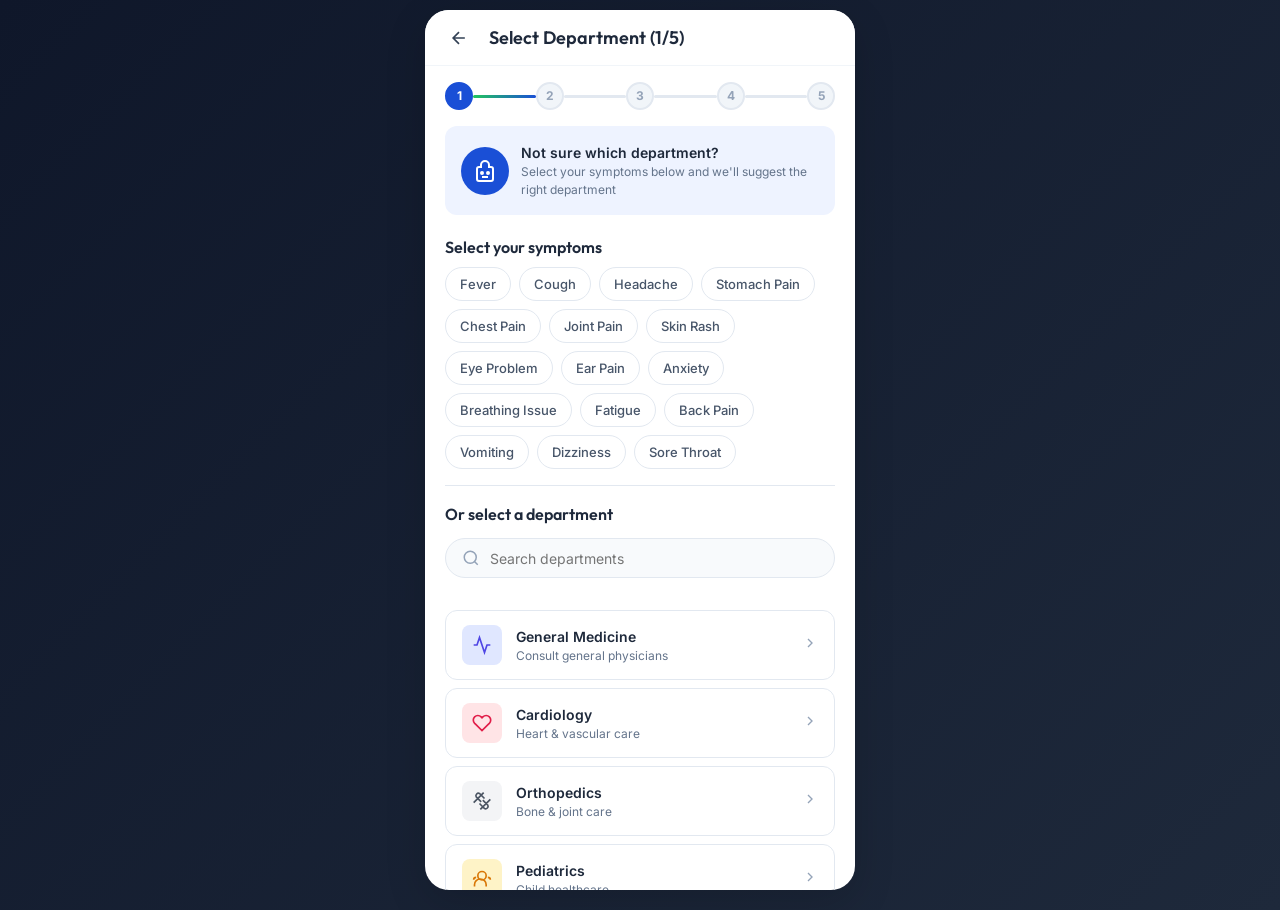
==== book-appointment.html @ b3d1296a "first commit" ====
<!DOCTYPE html>
<html lang="en">
<head>
  <meta charset="UTF-8">
  <meta name="viewport" content="width=device-width, initial-scale=1.0, maximum-scale=1.0, user-scalable=no">
  <meta name="description" content="Book an appointment at government hospitals. AI-powered symptom checker suggests the right department.">
  <title>SGHMS — Book Appointment</title>
  <link rel="stylesheet" href="index.css">
</head>
<body>
<div id="app">
  <div class="top-bar" id="topbar">
    <a href="dashboard.html" class="back-btn" id="back-btn">
      <svg width="20" height="20" fill="none" stroke="currentColor" stroke-width="2" viewBox="0 0 24 24"><path d="M19 12H5m7-7l-7 7 7 7"/></svg>
    </a>
    <span class="title" id="step-title">Book Appointment</span>
  </div>

  <!-- Progress -->
  <div class="progress-steps" id="progress-bar">
    <div class="progress-step active" id="ps1">1</div>
    <div class="progress-line" id="pl1"></div>
    <div class="progress-step" id="ps2">2</div>
    <div class="progress-line" id="pl2"></div>
    <div class="progress-step" id="ps3">3</div>
    <div class="progress-line" id="pl3"></div>
    <div class="progress-step" id="ps4">4</div>
    <div class="progress-line" id="pl4"></div>
    <div class="progress-step" id="ps5">5</div>
  </div>

  <!-- ======== STEP 1: Symptom Checker + Department Selection ======== -->
  <div class="booking-step active" id="step-1">
    <div class="screen-content">
      <!-- Symptom Checker Section -->
      <div class="px-20 mb-16">
        <div class="symptom-bot">
          <div class="symptom-bot-icon">
            <svg width="24" height="24" fill="none" stroke="currentColor" stroke-width="2" viewBox="0 0 24 24"><path d="M12 2a4 4 0 014 4v2h2a2 2 0 012 2v10a2 2 0 01-2 2H6a2 2 0 01-2-2V10a2 2 0 012-2h2V6a4 4 0 014-4z"/><circle cx="9" cy="14" r="1" fill="white"/><circle cx="15" cy="14" r="1" fill="white"/><path d="M9 18h6"/></svg>
          </div>
          <div class="symptom-bot-text">
            <h4>Not sure which department?</h4>
            <p>Select your symptoms below and we'll suggest the right department</p>
          </div>
        </div>

        <h4 class="section-title mb-8">Select your symptoms</h4>
        <div class="symptom-chips" id="symptom-chips">
          <button class="symptom-chip" data-symptom="fever" onclick="toggleSymptom(this)">Fever</button>
          <button class="symptom-chip" data-symptom="cough" onclick="toggleSymptom(this)">Cough</button>
          <button class="symptom-chip" data-symptom="headache" onclick="toggleSymptom(this)">Headache</button>
          <button class="symptom-chip" data-symptom="stomach" onclick="toggleSymptom(this)">Stomach Pain</button>
          <button class="symptom-chip" data-symptom="chest" onclick="toggleSymptom(this)">Chest Pain</button>
          <button class="symptom-chip" data-symptom="joint" onclick="toggleSymptom(this)">Joint Pain</button>
          <button class="symptom-chip" data-symptom="skin" onclick="toggleSymptom(this)">Skin Rash</button>
          <button class="symptom-chip" data-symptom="eye" onclick="toggleSymptom(this)">Eye Problem</button>
          <button class="symptom-chip" data-symptom="ear" onclick="toggleSymptom(this)">Ear Pain</button>
          <button class="symptom-chip" data-symptom="anxiety" onclick="toggleSymptom(this)">Anxiety</button>
          <button class="symptom-chip" data-symptom="breathing" onclick="toggleSymptom(this)">Breathing Issue</button>
          <button class="symptom-chip" data-symptom="fatigue" onclick="toggleSymptom(this)">Fatigue</button>
          <button class="symptom-chip" data-symptom="backpain" onclick="toggleSymptom(this)">Back Pain</button>
          <button class="symptom-chip" data-symptom="vomiting" onclick="toggleSymptom(this)">Vomiting</button>
          <button class="symptom-chip" data-symptom="dizziness" onclick="toggleSymptom(this)">Dizziness</button>
          <button class="symptom-chip" data-symptom="throat" onclick="toggleSymptom(this)">Sore Throat</button>
        </div>

        <!-- AI Suggestion Area -->
        <div id="symptom-suggestion" class="symptom-suggestion" style="display:none">
          <h4>✨ Recommended Departments</h4>
          <div id="suggested-depts"></div>
        </div>
      </div>

      <div class="divider" style="margin:0 20px"></div>

      <!-- Department List -->
      <div class="px-20 py-16">
        <h3 class="section-title">Or select a department</h3>
        <div class="search-bar mb-16">
          <svg width="18" height="18" fill="none" stroke="currentColor" stroke-width="2" viewBox="0 0 24 24"><circle cx="11" cy="11" r="8"/><path d="M21 21l-4.35-4.35"/></svg>
          <input type="text" placeholder="Search departments" id="dept-search" oninput="filterDepts()">
        </div>
      </div>
      <div class="dept-list" id="dept-list">
        <div class="dept-item stagger-item" data-dept="General Medicine" onclick="selectDept('General Medicine')">
          <div class="dept-icon" style="background:#e0e7ff;color:#4f46e5"><svg width="20" height="20" fill="none" stroke="currentColor" stroke-width="2" viewBox="0 0 24 24"><path d="M22 12h-4l-3 9L9 3l-3 9H2"/></svg></div>
          <div class="dept-info"><h4>General Medicine</h4><p>Consult general physicians</p></div>
          <div class="dept-arrow"><svg width="16" height="16" fill="none" stroke="currentColor" stroke-width="2" viewBox="0 0 24 24"><path d="M9 18l6-6-6-6"/></svg></div>
        </div>
        <div class="dept-item stagger-item" data-dept="Cardiology" onclick="selectDept('Cardiology')">
          <div class="dept-icon" style="background:#ffe4e6;color:#e11d48"><svg width="20" height="20" fill="none" stroke="currentColor" stroke-width="2" viewBox="0 0 24 24"><path d="M20.84 4.61a5.5 5.5 0 00-7.78 0L12 5.67l-1.06-1.06a5.5 5.5 0 00-7.78 7.78l1.06 1.06L12 21.23l7.78-7.78 1.06-1.06a5.5 5.5 0 000-7.78z"/></svg></div>
          <div class="dept-info"><h4>Cardiology</h4><p>Heart & vascular care</p></div>
          <div class="dept-arrow"><svg width="16" height="16" fill="none" stroke="currentColor" stroke-width="2" viewBox="0 0 24 24"><path d="M9 18l6-6-6-6"/></svg></div>
        </div>
        <div class="dept-item stagger-item" data-dept="Orthopedics" onclick="selectDept('Orthopedics')">
          <div class="dept-icon" style="background:#f3f4f6;color:#4b5563"><svg width="20" height="20" fill="none" stroke="currentColor" stroke-width="2" viewBox="0 0 24 24"><path d="M14 2L2 14M22 10L10 22M15 9l-6-6a3 3 0 00-4 4l6 6M9 15l6 6a3 3 0 004-4l-6-6"/></svg></div>
          <div class="dept-info"><h4>Orthopedics</h4><p>Bone & joint care</p></div>
          <div class="dept-arrow"><svg width="16" height="16" fill="none" stroke="currentColor" stroke-width="2" viewBox="0 0 24 24"><path d="M9 18l6-6-6-6"/></svg></div>
        </div>
        <div class="dept-item stagger-item" data-dept="Pediatrics" onclick="selectDept('Pediatrics')">
          <div class="dept-icon" style="background:#fef3c7;color:#d97706"><svg width="20" height="20" fill="none" stroke="currentColor" stroke-width="2" viewBox="0 0 24 24"><circle cx="12" cy="8" r="5"/><path d="M3 21v-2a7 7 0 0114 0v2M19 10a3 3 0 013 3M2 13a3 3 0 013-3"/></svg></div>
          <div class="dept-info"><h4>Pediatrics</h4><p>Child healthcare</p></div>
          <div class="dept-arrow"><svg width="16" height="16" fill="none" stroke="currentColor" stroke-width="2" viewBox="0 0 24 24"><path d="M9 18l6-6-6-6"/></svg></div>
        </div>
        <div class="dept-item stagger-item" data-dept="Gynecology" onclick="selectDept('Gynecology')">
          <div class="dept-icon" style="background:#fce7f3;color:#db2777"><svg width="20" height="20" fill="none" stroke="currentColor" stroke-width="2" viewBox="0 0 24 24"><circle cx="12" cy="10" r="6"/><path d="M12 16v6M9 19h6"/></svg></div>
          <div class="dept-info"><h4>Gynecology</h4><p>Women's health</p></div>
          <div class="dept-arrow"><svg width="16" height="16" fill="none" stroke="currentColor" stroke-width="2" viewBox="0 0 24 24"><path d="M9 18l6-6-6-6"/></svg></div>
        </div>
        <div class="dept-item stagger-item" data-dept="Neurology" onclick="selectDept('Neurology')">
          <div class="dept-icon" style="background:#f4f4f5;color:#52525b"><svg width="20" height="20" fill="none" stroke="currentColor" stroke-width="2" viewBox="0 0 24 24"><path d="M12 2C6.48 2 2 6.48 2 12s4.48 10 10 10 10-4.48 10-10S17.52 2 12 2zM12 4c4.41 0 8 3.59 8 8 0 1.25-.29 2.43-.8 3.48l-2.03-3.04-1.39 1.39L17.7 17.5A7.915 7.915 0 0112 20c-4.41 0-8-3.59-8-8 0-4.41 3.59-8 8-8z"/><path d="M12 7c-2.76 0-5 2.24-5 5h2c0-1.66 1.34-3 3-3V7z"/></svg></div>
          <div class="dept-info"><h4>Neurology</h4><p>Brain & nerve care</p></div>
          <div class="dept-arrow"><svg width="16" height="16" fill="none" stroke="currentColor" stroke-width="2" viewBox="0 0 24 24"><path d="M9 18l6-6-6-6"/></svg></div>
        </div>
        <div class="dept-item stagger-item" data-dept="ENT" onclick="selectDept('ENT')">
          <div class="dept-icon" style="background:#fff7ed;color:#ea580c"><svg width="20" height="20" fill="none" stroke="currentColor" stroke-width="2" viewBox="0 0 24 24"><path d="M11 20a4 4 0 008-8V8a5 5 0 00-10 0v2H6a2 2 0 000 4h3v6z"/></svg></div>
          <div class="dept-info"><h4>ENT</h4><p>Ear, nose & throat</p></div>
          <div class="dept-arrow"><svg width="16" height="16" fill="none" stroke="currentColor" stroke-width="2" viewBox="0 0 24 24"><path d="M9 18l6-6-6-6"/></svg></div>
        </div>
        <div class="dept-item stagger-item" data-dept="Ophthalmology" onclick="selectDept('Ophthalmology')">
          <div class="dept-icon" style="background:#e0f2fe;color:#0284c7"><svg width="20" height="20" fill="none" stroke="currentColor" stroke-width="2" viewBox="0 0 24 24"><path d="M1 12s4-8 11-8 11 8 11 8-4 8-11 8-11-8-11-8z"/><circle cx="12" cy="12" r="3"/></svg></div>
          <div class="dept-info"><h4>Ophthalmology</h4><p>Eye care</p></div>
          <div class="dept-arrow"><svg width="16" height="16" fill="none" stroke="currentColor" stroke-width="2" viewBox="0 0 24 24"><path d="M9 18l6-6-6-6"/></svg></div>
        </div>
        <div class="dept-item stagger-item" data-dept="Dermatology" onclick="selectDept('Dermatology')">
          <div class="dept-icon" style="background:#fce7f3;color:#be185d"><svg width="20" height="20" fill="none" stroke="currentColor" stroke-width="2" viewBox="0 0 24 24"><path d="M12 2C6.48 2 2 6.48 2 12s4.48 10 10 10 10-4.48 10-10S17.52 2 12 2zM12 4c1.1 0 2 .9 2 2s-.9 2-2 2-2-.9-2-2 .9-2 2-2zM8 18h8v-2H8v2zm0-4h8v-2H8v2zm0-4h8V8H8v2z"/></svg></div>
          <div class="dept-info"><h4>Dermatology</h4><p>Skin care</p></div>
          <div class="dept-arrow"><svg width="16" height="16" fill="none" stroke="currentColor" stroke-width="2" viewBox="0 0 24 24"><path d="M9 18l6-6-6-6"/></svg></div>
        </div>
        <div class="dept-item stagger-item" data-dept="Psychiatry" onclick="selectDept('Psychiatry')">
          <div class="dept-icon" style="background:#faf5ff;color:#9333ea"><svg width="20" height="20" fill="none" stroke="currentColor" stroke-width="2" viewBox="0 0 24 24"><circle cx="12" cy="12" r="10"/><path d="M8 14s1.5 2 4 2 4-2 4-2M9 9h.01M15 9h.01"/></svg></div>
          <div class="dept-info"><h4>Psychiatry</h4><p>Mental health care</p></div>
          <div class="dept-arrow"><svg width="16" height="16" fill="none" stroke="currentColor" stroke-width="2" viewBox="0 0 24 24"><path d="M9 18l6-6-6-6"/></svg></div>
        </div>
      </div>
    </div>
  </div>

  <!-- ======== STEP 2: Select Doctor ======== -->
  <div class="booking-step" id="step-2">
    <div class="screen-content">
      <div class="px-20 mb-16 py-16">
        <div class="filter-group">
          <button class="filter-btn active" onclick="filterDoctors(this,'all')">All</button>
          <button class="filter-btn" onclick="filterDoctors(this,'available')">Available Today</button>
          <button class="filter-btn" onclick="filterDoctors(this,'female')">Female</button>
          <button class="filter-btn" onclick="filterDoctors(this,'male')">Male</button>
        </div>
      </div>
      <div class="doctor-list" id="doctor-list">
        <div class="doctor-card stagger-item" data-gender="male" onclick="selectDoctor(this,'Dr. Rajesh Sharma')">
          <div class="doctor-avatar"><svg viewBox="0 0 32 32" fill="none" stroke="currentColor" stroke-width="1.5"><circle cx="16" cy="11" r="5"/><path d="M6 28c0-5.5 4.5-10 10-10s10 4.5 10 10"/></svg></div>
          <div class="doctor-info"><h4>Dr. Rajesh Sharma</h4><div class="specialty">General Physician</div><div class="experience">10+ Years Exp.</div><div class="doctor-meta"><span class="availability-dot"></span><span class="availability-text">Available Today</span></div></div>
          <div class="rating"><svg viewBox="0 0 24 24"><path d="M12 2l3.09 6.26L22 9.27l-5 4.87L18.18 22 12 18.56 5.82 22 7 14.14l-5-4.87 6.91-1.01L12 2z"/></svg><span>4.8</span></div>
        </div>
        <div class="doctor-card stagger-item" data-gender="female" onclick="selectDoctor(this,'Dr. Sunita Sharma')">
          <div class="doctor-avatar"><svg viewBox="0 0 32 32" fill="none" stroke="currentColor" stroke-width="1.5"><circle cx="16" cy="11" r="5"/><path d="M6 28c0-5.5 4.5-10 10-10s10 4.5 10 10"/></svg></div>
          <div class="doctor-info"><h4>Dr. Sunita Sharma</h4><div class="specialty">General Physician</div><div class="experience">8+ Years Exp.</div><div class="doctor-meta"><span class="availability-dot"></span><span class="availability-text">Available Today</span></div></div>
          <div class="rating"><svg viewBox="0 0 24 24"><path d="M12 2l3.09 6.26L22 9.27l-5 4.87L18.18 22 12 18.56 5.82 22 7 14.14l-5-4.87 6.91-1.01L12 2z"/></svg><span>4.6</span></div>
        </div>
        <div class="doctor-card stagger-item" data-gender="male" onclick="selectDoctor(this,'Dr. Ankit Verma')">
          <div class="doctor-avatar"><svg viewBox="0 0 32 32" fill="none" stroke="currentColor" stroke-width="1.5"><circle cx="16" cy="11" r="5"/><path d="M6 28c0-5.5 4.5-10 10-10s10 4.5 10 10"/></svg></div>
          <div class="doctor-info"><h4>Dr. Ankit Verma</h4><div class="specialty">General Physician</div><div class="experience">6+ Years Exp.</div><div class="doctor-meta"><span class="availability-dot"></span><span class="availability-text">Available Today</span></div></div>
          <div class="rating"><svg viewBox="0 0 24 24"><path d="M12 2l3.09 6.26L22 9.27l-5 4.87L18.18 22 12 18.56 5.82 22 7 14.14l-5-4.87 6.91-1.01L12 2z"/></svg><span>4.5</span></div>
        </div>
        <div class="doctor-card stagger-item" data-gender="female" onclick="selectDoctor(this,'Dr. Meera Gupta')">
          <div class="doctor-avatar"><svg viewBox="0 0 32 32" fill="none" stroke="currentColor" stroke-width="1.5"><circle cx="16" cy="11" r="5"/><path d="M6 28c0-5.5 4.5-10 10-10s10 4.5 10 10"/></svg></div>
          <div class="doctor-info"><h4>Dr. Meera Gupta</h4><div class="specialty">General Physician</div><div class="experience">8+ Years Exp.</div><div class="doctor-meta"><span class="availability-dot"></span><span class="availability-text">Available Today</span></div></div>
          <div class="rating"><svg viewBox="0 0 24 24"><path d="M12 2l3.09 6.26L22 9.27l-5 4.87L18.18 22 12 18.56 5.82 22 7 14.14l-5-4.87 6.91-1.01L12 2z"/></svg><span>4.7</span></div>
        </div>
      </div>
    </div>
  </div>

  <!-- ======== STEP 3: Date & Time ======== -->
  <div class="booking-step" id="step-3">
    <div class="screen-content">
      <div class="calendar-container mb-16 py-16">
        <h3 class="section-title mb-8">Select Date</h3>
        <div class="calendar-grid" id="calendar-grid">
          <div class="calendar-day-name">Mon</div><div class="calendar-day-name">Tue</div><div class="calendar-day-name">Wed</div><div class="calendar-day-name">Thu</div><div class="calendar-day-name">Fri</div><div class="calendar-day-name">Sat</div><div class="calendar-day-name">Sun</div>
          <div class="calendar-day disabled">31</div>
          <div class="calendar-day today selected" onclick="selectDate(this)">01</div>
          <div class="calendar-day" onclick="selectDate(this)">02</div>
          <div class="calendar-day" onclick="selectDate(this)">03</div>
          <div class="calendar-day" onclick="selectDate(this)">04</div>
          <div class="calendar-day" onclick="selectDate(this)">05</div>
          <div class="calendar-day" onclick="selectDate(this)">06</div>
          <div class="calendar-day" onclick="selectDate(this)">07</div>
          <div class="calendar-day" onclick="selectDate(this)">08</div>
          <div class="calendar-day" onclick="selectDate(this)">09</div>
          <div class="calendar-day" onclick="selectDate(this)">10</div>
          <div class="calendar-day" onclick="selectDate(this)">11</div>
          <div class="calendar-day" onclick="selectDate(this)">12</div>
          <div class="calendar-day" onclick="selectDate(this)">13</div>
          <div class="calendar-day" onclick="selectDate(this)">14</div>
          <div class="calendar-day" onclick="selectDate(this)">15</div>
          <div class="calendar-day" onclick="selectDate(this)">16</div>
          <div class="calendar-day" onclick="selectDate(this)">17</div>
          <div class="calendar-day" onclick="selectDate(this)">18</div>
          <div class="calendar-day" onclick="selectDate(this)">19</div>
          <div class="calendar-day" onclick="selectDate(this)">20</div>
          <div class="calendar-day" onclick="selectDate(this)">21</div>
          <div class="calendar-day" onclick="selectDate(this)">22</div>
          <div class="calendar-day" onclick="selectDate(this)">23</div>
          <div class="calendar-day" onclick="selectDate(this)">24</div>
          <div class="calendar-day" onclick="selectDate(this)">25</div>
          <div class="calendar-day" onclick="selectDate(this)">26</div>
          <div class="calendar-day" onclick="selectDate(this)">27</div>
          <div class="calendar-day" onclick="selectDate(this)">28</div>
          <div class="calendar-day" onclick="selectDate(this)">29</div>
          <div class="calendar-day" onclick="selectDate(this)">30</div>
        </div>
      </div>
      <div class="time-slots-section">
        <h3 class="section-title">Select Time Slot</h3>
        <div class="time-period">
          <h4>Morning</h4>
          <div class="time-slots-grid">
            <div class="time-slot" onclick="selectTime(this)">09:00 AM</div>
            <div class="time-slot" onclick="selectTime(this)">09:30 AM</div>
            <div class="time-slot selected" onclick="selectTime(this)">10:00 AM</div>
            <div class="time-slot" onclick="selectTime(this)">10:30 AM</div>
            <div class="time-slot" onclick="selectTime(this)">11:00 AM</div>
            <div class="time-slot" onclick="selectTime(this)">11:30 AM</div>
          </div>
        </div>
        <div class="time-period">
          <h4>Afternoon</h4>
          <div class="time-slots-grid">
            <div class="time-slot" onclick="selectTime(this)">12:00 PM</div>
            <div class="time-slot" onclick="selectTime(this)">12:30 PM</div>
            <div class="time-slot" onclick="selectTime(this)">01:00 PM</div>
            <div class="time-slot" onclick="selectTime(this)">02:00 PM</div>
            <div class="time-slot" onclick="selectTime(this)">02:30 PM</div>
            <div class="time-slot unavailable">03:00 PM</div>
          </div>
        </div>
      </div>
      <div class="px-20 py-16">
        <button class="btn btn-primary btn-full btn-lg" onclick="goToStep(4)">Next</button>
      </div>
    </div>
  </div>

  <!-- ======== STEP 4: Summary ======== -->
  <div class="booking-step" id="step-4">
    <div class="screen-content">
      <div class="summary-section">
        <div class="flex items-center gap-8 mb-16">
          <svg width="20" height="20" fill="none" stroke="var(--primary)" stroke-width="2" viewBox="0 0 24 24"><path d="M14 2H6a2 2 0 00-2 2v16a2 2 0 002 2h12a2 2 0 002-2V8z"/><polyline points="14,2 14,8 20,8"/></svg>
          <h3 class="section-title" style="margin-bottom:0">Appointment Details</h3>
        </div>
        <div class="summary-card">
          <div class="flex items-center gap-12 mb-12">
            <div class="doctor-avatar"><svg viewBox="0 0 32 32" fill="none" stroke="currentColor" stroke-width="1.5"><circle cx="16" cy="11" r="5"/><path d="M6 28c0-5.5 4.5-10 10-10s10 4.5 10 10"/></svg></div>
            <div>
              <div style="font-weight:700;font-size:16px">Rahul Kumar</div>
              <div style="font-size:12px;color:var(--gray-500)">Male • 35 Years</div>
              <div style="font-size:11px;color:var(--gray-400)">ABHA: 1234-5678-9012</div>
            </div>
          </div>
          <div class="divider"></div>
          <div class="summary-row"><span class="summary-label">Department</span><span class="summary-value" id="s-dept">General Medicine</span></div>
          <div class="summary-row"><span class="summary-label">Doctor</span><span class="summary-value" id="s-doctor">Dr. Rajesh Sharma</span></div>
          <div class="summary-row"><span class="summary-label">Date</span><span class="summary-value" id="s-date">02 Sep 2026</span></div>
          <div class="summary-row"><span class="summary-label">Time</span><span class="summary-value" id="s-time">10:00 AM</span></div>
          <div class="summary-row"><span class="summary-label">Hospital</span><span class="summary-value">AIIMS Delhi</span></div>
        </div>

        <h3 class="section-title mt-20">Visit Type</h3>
        <div style="display:flex;flex-direction:column;gap:10px">
          <div class="radio-option selected" onclick="selectVisit(this)">
            <div class="radio-dot"></div>
            <div>
              <div style="font-weight:600;font-size:14px">In-Person Visit</div>
              <div style="font-size:12px;color:var(--gray-500)">Visit hospital & consult doctor</div>
            </div>
          </div>
        </div>

        <div class="mt-20">
          <button class="btn btn-primary btn-full btn-lg" onclick="goToStep(5)">Confirm Booking</button>
        </div>
      </div>
    </div>
  </div>

  <!-- ======== STEP 5: Confirmation ======== -->
  <div class="booking-step" id="step-5">
    <div class="screen-content">
      <div class="confirmation-section">
        <div class="success-icon">
          <svg width="40" height="40" fill="none" stroke="white" stroke-width="3" viewBox="0 0 24 24"><path d="M20 6L9 17l-5-5" stroke-linecap="round" stroke-linejoin="round"/></svg>
        </div>
        <h2 class="confirmation-title">Appointment Confirmed!</h2>
        <p class="confirmation-subtitle">Your appointment has been successfully booked.</p>
        <div class="confirmation-details">
          <div class="summary-row"><span class="summary-label">Token Number</span><span class="summary-value" style="color:var(--primary)">A-456</span></div>
          <div class="summary-row"><span class="summary-label">Department</span><span class="summary-value" id="c-dept">General Medicine</span></div>
          <div class="summary-row"><span class="summary-label">Doctor</span><span class="summary-value" id="c-doctor">Dr. Rajesh Sharma</span></div>
          <div class="summary-row"><span class="summary-label">Date & Time</span><span class="summary-value" id="c-datetime">03 Sep 2026, 10:00 AM</span></div>
          <div class="summary-row"><span class="summary-label">Hospital</span><span class="summary-value">AIIMS Delhi</span></div>
        </div>
        <div class="confirmation-actions">
          <button class="btn btn-outline btn-full">
            <svg width="18" height="18" fill="none" stroke="currentColor" stroke-width="2" viewBox="0 0 24 24"><rect x="3" y="4" width="18" height="18" rx="2"/><path d="M16 2v4M8 2v4M3 10h18"/></svg>
            Add to Calendar
          </button>
          <a href="appointments.html" class="btn btn-primary btn-full">View My Appointments</a>
        </div>
      </div>
    </div>
  </div>
</div>

<script src="main.js"></script>
</body>
</html>
---- index.css ----
/* ============================================
   SGHMS — Smart Government Healthcare Management System
   Design System & Global Styles (Multi-Page)
   ============================================ */

@import url('https://fonts.googleapis.com/css2?family=Inter:wght@300;400;500;600;700;800&family=Outfit:wght@400;500;600;700;800&display=swap');

/* ---- CSS Custom Properties ---- */
:root {
  --primary: #1a4fd6;
  --primary-dark: #0f3bab;
  --primary-light: #3a6ff0;
  --primary-bg: #eef3ff;
  --primary-gradient: linear-gradient(135deg, #1a4fd6 0%, #2d6af0 50%, #4a8cff 100%);
  --primary-gradient-v: linear-gradient(180deg, #1a4fd6 0%, #2d6af0 100%);

  --accent-green: #22c55e;
  --accent-green-light: #dcfce7;
  --accent-orange: #f59e0b;
  --accent-orange-light: #fef3c7;
  --accent-red: #ef4444;
  --accent-red-light: #fee2e2;

  --white: #ffffff;
  --gray-50: #f8fafc;
  --gray-100: #f1f5f9;
  --gray-200: #e2e8f0;
  --gray-300: #cbd5e1;
  --gray-400: #94a3b8;
  --gray-500: #64748b;
  --gray-600: #475569;
  --gray-700: #334155;
  --gray-800: #1e293b;
  --gray-900: #0f172a;

  --font-body: 'Inter', -apple-system, BlinkMacSystemFont, sans-serif;
  --font-heading: 'Outfit', 'Inter', sans-serif;

  --radius-sm: 8px;
  --radius-md: 12px;
  --radius-lg: 16px;
  --radius-xl: 20px;
  --radius-full: 9999px;

  --shadow-sm: 0 1px 3px rgba(0,0,0,0.08);
  --shadow-md: 0 4px 12px rgba(0,0,0,0.1);
  --shadow-lg: 0 8px 30px rgba(0,0,0,0.12);
  --shadow-xl: 0 12px 40px rgba(0,0,0,0.15);
  --shadow-blue: 0 4px 20px rgba(26,79,214,0.3);

  --transition-fast: 0.15s ease;
  --transition-normal: 0.25s ease;
  --transition-slow: 0.4s cubic-bezier(0.4,0,0.2,1);

  --bottom-nav-height: 64px;
  --top-bar-height: 56px;
}

/* ---- Reset & Base ---- */
*, *::before, *::after {
  box-sizing: border-box;
  margin: 0;
  padding: 0;
}

html {
  font-size: 16px;
  -webkit-text-size-adjust: 100%;
  scroll-behavior: smooth;
}

body {
  font-family: var(--font-body);
  color: var(--gray-800);
  background: var(--gray-100);
  line-height: 1.5;
  -webkit-font-smoothing: antialiased;
  -moz-osx-font-smoothing: grayscale;
  overflow: hidden;
  height: 100vh;
  width: 100%;
}

img { max-width: 100%; display: block; }

button {
  font-family: var(--font-body);
  cursor: pointer;
  border: none;
  outline: none;
  background: none;
}

input, select, textarea {
  font-family: var(--font-body);
  outline: none;
  border: none;
}

a { text-decoration: none; color: inherit; }
ul, ol { list-style: none; }

/* ---- App Container ---- */
#app {
  max-width: 430px;
  margin: 0 auto;
  height: 100vh;
  background: var(--white);
  position: relative;
  overflow: hidden;
  box-shadow: var(--shadow-xl);
  display: flex;
  flex-direction: column;
}

/* ---- Animations ---- */
@keyframes fadeIn {
  from { opacity: 0; transform: translateY(10px); }
  to { opacity: 1; transform: translateY(0); }
}

@keyframes fadeInUp {
  from { opacity: 0; transform: translateY(20px); }
  to { opacity: 1; transform: translateY(0); }
}

@keyframes scaleIn {
  from { opacity: 0; transform: scale(0.9); }
  to { opacity: 1; transform: scale(1); }
}

@keyframes pulse {
  0%, 100% { transform: scale(1); }
  50% { transform: scale(1.05); }
}

@keyframes sosPulse {
  0% { box-shadow: 0 0 0 0 rgba(239,68,68,0.6); }
  70% { box-shadow: 0 0 0 30px rgba(239,68,68,0); }
  100% { box-shadow: 0 0 0 0 rgba(239,68,68,0); }
}

@keyframes float {
  0%, 100% { transform: translateY(0); }
  50% { transform: translateY(-8px); }
}

@keyframes shimmer {
  0% { background-position: -200% 0; }
  100% { background-position: 200% 0; }
}

/* ---- Top Bar ---- */
.top-bar {
  height: var(--top-bar-height);
  min-height: var(--top-bar-height);
  display: flex;
  align-items: center;
  padding: 0 16px;
  background: var(--white);
  border-bottom: 1px solid var(--gray-100);
  position: relative;
  z-index: 10;
  gap: 12px;
  flex-shrink: 0;
}

.top-bar-blue {
  background: var(--primary);
  border-bottom: none;
  color: var(--white);
}

.top-bar .back-btn {
  width: 36px;
  height: 36px;
  display: flex;
  align-items: center;
  justify-content: center;
  border-radius: var(--radius-full);
  transition: var(--transition-fast);
  color: var(--gray-700);
  flex-shrink: 0;
}

.top-bar-blue .back-btn { color: var(--white); }

.top-bar .back-btn:hover { background: var(--gray-100); }
.top-bar-blue .back-btn:hover { background: rgba(255,255,255,0.15); }

.top-bar .title {
  font-family: var(--font-heading);
  font-size: 18px;
  font-weight: 600;
  flex: 1;
}

/* ---- Bottom Navigation ---- */
.bottom-nav {
  height: var(--bottom-nav-height);
  min-height: var(--bottom-nav-height);
  display: flex;
  align-items: center;
  justify-content: space-around;
  background: var(--white);
  border-top: 1px solid var(--gray-200);
  padding: 0 8px;
  padding-bottom: env(safe-area-inset-bottom, 0);
  z-index: 10;
  flex-shrink: 0;
}

.bottom-nav a, .bottom-nav .nav-item {
  display: flex;
  flex-direction: column;
  align-items: center;
  gap: 2px;
  padding: 6px 12px;
  border-radius: var(--radius-md);
  transition: var(--transition-fast);
  color: var(--gray-400);
  font-size: 10px;
  font-weight: 500;
  position: relative;
  text-decoration: none;
}

.bottom-nav a.active, .bottom-nav .nav-item.active {
  color: var(--primary);
}

.bottom-nav a.active::before, .bottom-nav .nav-item.active::before {
  content: '';
  position: absolute;
  top: -1px;
  left: 50%;
  transform: translateX(-50%);
  width: 20px;
  height: 3px;
  background: var(--primary);
  border-radius: 0 0 3px 3px;
}

.bottom-nav svg { width: 22px; height: 22px; }
.bottom-nav span { line-height: 1; }

/* ---- Screen Content Area ---- */
.screen-content {
  flex: 1;
  overflow-y: auto;
  overflow-x: hidden;
  -webkit-overflow-scrolling: touch;
}

.screen-content::-webkit-scrollbar { display: none; }

/* ---- Buttons ---- */
.btn {
  display: inline-flex;
  align-items: center;
  justify-content: center;
  gap: 8px;
  padding: 12px 24px;
  border-radius: var(--radius-md);
  font-weight: 600;
  font-size: 15px;
  transition: all var(--transition-normal);
  position: relative;
  overflow: hidden;
}

.btn::after {
  content: '';
  position: absolute;
  inset: 0;
  background: rgba(255,255,255,0.2);
  opacity: 0;
  transition: var(--transition-fast);
}

.btn:active::after { opacity: 1; }

.btn-primary {
  background: var(--primary);
  color: var(--white);
  box-shadow: var(--shadow-blue);
}

.btn-primary:hover {
  background: var(--primary-dark);
  transform: translateY(-1px);
  box-shadow: 0 6px 24px rgba(26,79,214,0.4);
}

.btn-secondary {
  background: var(--primary-bg);
  color: var(--primary);
}

.btn-outline {
  border: 1.5px solid var(--primary);
  color: var(--primary);
  background: var(--white);
}

.btn-outline:hover { background: var(--primary-bg); }

.btn-success { background: var(--accent-green); color: var(--white); }
.btn-danger { background: var(--accent-red); color: var(--white); }
.btn-full { width: 100%; }
.btn-lg { padding: 14px 28px; font-size: 16px; border-radius: var(--radius-lg); }
.btn-sm { padding: 8px 16px; font-size: 13px; border-radius: var(--radius-sm); }

/* ---- Cards ---- */
.card {
  background: var(--white);
  border-radius: var(--radius-md);
  box-shadow: var(--shadow-sm);
  border: 1px solid var(--gray-100);
  padding: 16px;
  transition: var(--transition-normal);
}

.card:hover { box-shadow: var(--shadow-md); }

/* ---- Badges ---- */
.badge {
  display: inline-flex;
  align-items: center;
  padding: 4px 10px;
  border-radius: var(--radius-full);
  font-size: 11px;
  font-weight: 600;
  letter-spacing: 0.02em;
}

.badge-upcoming { background: #dbeafe; color: #1d4ed8; }
.badge-completed { background: var(--accent-green-light); color: #16a34a; }
.badge-cancelled { background: var(--accent-red-light); color: var(--accent-red); }
.badge-active { background: var(--accent-green); color: var(--white); }
.badge-emergency { background: var(--accent-red); color: var(--white); }

/* ---- Input Fields ---- */
.input-group {
  display: flex;
  flex-direction: column;
  gap: 6px;
}

.input-group label {
  font-size: 13px;
  font-weight: 500;
  color: var(--gray-600);
}

.input-field {
  width: 100%;
  padding: 12px 16px;
  border: 1.5px solid var(--gray-200);
  border-radius: var(--radius-md);
  font-size: 15px;
  color: var(--gray-800);
  background: var(--white);
  transition: var(--transition-fast);
}

.input-field:focus {
  border-color: var(--primary);
  box-shadow: 0 0 0 3px rgba(26,79,214,0.1);
}

.input-field::placeholder { color: var(--gray-400); }

.search-bar {
  display: flex;
  align-items: center;
  gap: 10px;
  padding: 10px 16px;
  border: 1.5px solid var(--gray-200);
  border-radius: var(--radius-full);
  background: var(--gray-50);
  transition: var(--transition-fast);
}

.search-bar:focus-within {
  border-color: var(--primary);
  background: var(--white);
  box-shadow: 0 0 0 3px rgba(26,79,214,0.1);
}

.search-bar svg {
  width: 18px;
  height: 18px;
  color: var(--gray-400);
  flex-shrink: 0;
}

.search-bar input {
  flex: 1;
  font-size: 14px;
  background: transparent;
  color: var(--gray-800);
}

/* ---- Tabs ---- */
.tabs {
  display: flex;
  gap: 0;
  background: var(--gray-100);
  padding: 4px;
  border-radius: var(--radius-md);
}

.tab {
  flex: 1;
  padding: 10px 16px;
  text-align: center;
  font-size: 14px;
  font-weight: 500;
  color: var(--gray-500);
  border-radius: var(--radius-sm);
  transition: var(--transition-fast);
  cursor: pointer;
}

.tab.active {
  background: var(--white);
  color: var(--primary);
  font-weight: 600;
  box-shadow: var(--shadow-sm);
}

/* ---- Avatar ---- */
.avatar {
  width: 48px;
  height: 48px;
  border-radius: var(--radius-full);
  background: var(--primary-bg);
  display: flex;
  align-items: center;
  justify-content: center;
  overflow: hidden;
  flex-shrink: 0;
}

.avatar svg { width: 28px; height: 28px; color: var(--primary); }

/* ---- Chips ---- */
.chip {
  display: inline-flex;
  align-items: center;
  gap: 6px;
  padding: 8px 14px;
  border-radius: var(--radius-full);
  font-size: 13px;
  font-weight: 500;
  border: 1.5px solid var(--gray-200);
  color: var(--gray-600);
  background: var(--white);
  transition: var(--transition-fast);
  cursor: pointer;
}

.chip.active, .chip:hover {
  border-color: var(--primary);
  background: var(--primary-bg);
  color: var(--primary);
}

/* ---- Filter Buttons ---- */
.filter-group {
  display: flex;
  gap: 8px;
  flex-wrap: wrap;
}

.filter-btn {
  padding: 8px 16px;
  border-radius: var(--radius-full);
  font-size: 13px;
  font-weight: 500;
  color: var(--gray-600);
  background: var(--gray-100);
  transition: var(--transition-fast);
  cursor: pointer;
}

.filter-btn.active {
  background: var(--primary);
  color: var(--white);
}

/* ---- Rating ---- */
.rating {
  display: flex;
  align-items: center;
  gap: 3px;
}

.rating svg { width: 14px; height: 14px; fill: var(--accent-orange); }

.rating span {
  font-size: 13px;
  font-weight: 600;
  color: var(--gray-700);
  margin-left: 2px;
}

/* ---- Divider ---- */
.divider { height: 1px; background: var(--gray-200); margin: 16px 0; }

/* ---- Section Heading ---- */
.section-title {
  font-family: var(--font-heading);
  font-size: 16px;
  font-weight: 600;
  color: var(--gray-800);
  margin-bottom: 12px;
}

/* ---- Radio Options ---- */
.radio-option {
  display: flex;
  align-items: center;
  gap: 12px;
  padding: 14px 16px;
  border: 1.5px solid var(--gray-200);
  border-radius: var(--radius-md);
  cursor: pointer;
  transition: var(--transition-fast);
}

.radio-option.selected {
  border-color: var(--primary);
  background: var(--primary-bg);
}

.radio-dot {
  width: 20px;
  height: 20px;
  border-radius: 50%;
  border: 2px solid var(--gray-300);
  display: flex;
  align-items: center;
  justify-content: center;
  transition: var(--transition-fast);
  flex-shrink: 0;
}

.radio-option.selected .radio-dot { border-color: var(--primary); }

.radio-option.selected .radio-dot::after {
  content: '';
  width: 10px;
  height: 10px;
  border-radius: 50%;
  background: var(--primary);
}

/* ---- Progress Steps ---- */
.progress-steps {
  display: flex;
  align-items: center;
  gap: 0;
  padding: 16px 20px;
  flex-shrink: 0;
}

.progress-step {
  width: 28px;
  height: 28px;
  border-radius: 50%;
  display: flex;
  align-items: center;
  justify-content: center;
  font-size: 12px;
  font-weight: 700;
  color: var(--gray-400);
  background: var(--gray-100);
  border: 2px solid var(--gray-200);
  flex-shrink: 0;
  transition: var(--transition-normal);
}

.progress-step.active {
  background: var(--primary);
  color: var(--white);
  border-color: var(--primary);
}

.progress-step.done {
  background: var(--accent-green);
  color: var(--white);
  border-color: var(--accent-green);
}

.progress-line {
  flex: 1;
  height: 3px;
  background: var(--gray-200);
  border-radius: 2px;
}

.progress-line.done { background: var(--accent-green); }
.progress-line.active { background: linear-gradient(90deg, var(--accent-green), var(--primary)); }

/* ============================================
   PAGE-SPECIFIC STYLES
   ============================================ */

/* -- Welcome -- */
.welcome-page {
  background: var(--primary-gradient);
  color: var(--white);
}

.welcome-page #app {
  background: var(--primary-gradient);
  box-shadow: var(--shadow-xl);
}

.welcome-page .screen-content {
  display: flex;
  flex-direction: column;
  align-items: center;
  justify-content: center;
  padding: 40px 24px;
  text-align: center;
}

.welcome-badge {
  display: flex;
  align-items: center;
  gap: 8px;
  padding: 8px 16px;
  background: rgba(255,255,255,0.15);
  border-radius: var(--radius-full);
  font-size: 12px;
  font-weight: 500;
  margin-bottom: 24px;
  backdrop-filter: blur(5px);
}

.welcome-logo {
  width: 120px;
  height: 120px;
  background: rgba(255,255,255,0.15);
  border-radius: var(--radius-xl);
  display: flex;
  align-items: center;
  justify-content: center;
  margin-bottom: 24px;
  backdrop-filter: blur(10px);
  border: 1px solid rgba(255,255,255,0.2);
  animation: float 3s ease-in-out infinite;
}

.welcome-title {
  font-family: var(--font-heading);
  font-size: 28px;
  font-weight: 800;
  margin-bottom: 4px;
  letter-spacing: -0.02em;
}

.welcome-subtitle { font-size: 16px; font-weight: 500; opacity: 0.9; margin-bottom: 8px; }
.welcome-tagline { font-size: 14px; opacity: 0.7; margin-bottom: 40px; }

.welcome-features {
  display: flex;
  gap: 24px;
  margin-bottom: 48px;
}

.welcome-feature {
  display: flex;
  flex-direction: column;
  align-items: center;
  gap: 6px;
  font-size: 12px;
  opacity: 0.85;
}

.welcome-feature-icon {
  width: 40px;
  height: 40px;
  background: rgba(255,255,255,0.15);
  border-radius: var(--radius-sm);
  display: flex;
  align-items: center;
  justify-content: center;
}

.welcome-cta {
  width: 100%;
  max-width: 280px;
  padding: 16px 32px;
  background: var(--white);
  color: var(--primary);
  font-size: 17px;
  font-weight: 700;
  border-radius: var(--radius-lg);
  box-shadow: 0 8px 30px rgba(0,0,0,0.2);
  transition: all var(--transition-normal);
  margin-bottom: 32px;
}

.welcome-cta:hover {
  transform: translateY(-2px);
  box-shadow: 0 12px 40px rgba(0,0,0,0.3);
}

.welcome-footer { font-size: 13px; opacity: 0.7; line-height: 1.6; }

/* -- Login -- */
.login-tabs {
  display: flex;
  background: var(--gray-100);
  border-radius: var(--radius-md);
  padding: 4px;
  margin-bottom: 28px;
}

.login-tab {
  flex: 1;
  padding: 10px;
  text-align: center;
  font-size: 14px;
  font-weight: 500;
  border-radius: var(--radius-sm);
  color: var(--gray-500);
  transition: var(--transition-fast);
  cursor: pointer;
}

.login-tab.active {
  background: var(--white);
  color: var(--primary);
  font-weight: 600;
  box-shadow: var(--shadow-sm);
}

.login-logo-section {
  display: flex;
  flex-direction: column;
  align-items: center;
  margin-bottom: 28px;
}

.login-aadhaar-icon {
  width: 72px;
  height: 72px;
  background: var(--primary-bg);
  border-radius: var(--radius-lg);
  display: flex;
  align-items: center;
  justify-content: center;
  margin-bottom: 12px;
}

.login-aadhaar-icon svg { width: 40px; height: 40px; color: var(--primary); }

.login-title {
  font-family: var(--font-heading);
  font-size: 20px;
  font-weight: 700;
  color: var(--gray-800);
  margin-bottom: 4px;
}

.login-desc { font-size: 13px; color: var(--gray-500); }

.login-form { display: flex; flex-direction: column; gap: 16px; }

.otp-btn {
  width: 100%;
  padding: 14px;
  background: var(--primary);
  color: var(--white);
  font-size: 16px;
  font-weight: 600;
  border-radius: var(--radius-md);
  box-shadow: var(--shadow-blue);
  transition: all var(--transition-normal);
}

.otp-btn:hover { background: var(--primary-dark); }

.login-or {
  text-align: center;
  color: var(--gray-400);
  font-size: 13px;
  position: relative;
  margin: 4px 0;
}

.login-or::before, .login-or::after {
  content: '';
  position: absolute;
  top: 50%;
  width: 40%;
  height: 1px;
  background: var(--gray-200);
}

.login-or::before { left: 0; }
.login-or::after { right: 0; }

.abha-btn {
  width: 100%;
  display: flex;
  align-items: center;
  justify-content: center;
  gap: 8px;
  padding: 12px;
  border: 1.5px solid var(--primary);
  color: var(--primary);
  font-size: 15px;
  font-weight: 600;
  border-radius: var(--radius-md);
  transition: var(--transition-fast);
}

.abha-btn:hover { background: var(--primary-bg); }

.login-secure {
  display: flex;
  align-items: center;
  gap: 8px;
  margin-top: 12px;
  font-size: 12px;
  color: var(--gray-500);
}

.login-secure svg { width: 16px; height: 16px; color: var(--accent-green); }

.login-footer {
  display: flex;
  align-items: center;
  justify-content: center;
  gap: 20px;
  margin-top: 32px;
  padding-top: 20px;
  border-top: 1px solid var(--gray-200);
}

.login-footer-logo {
  display: flex;
  flex-direction: column;
  align-items: center;
  gap: 4px;
  font-size: 10px;
  color: var(--gray-500);
}

/* -- Dashboard -- */
.dashboard-header {
  background: var(--primary);
  color: var(--white);
  padding: 16px 20px 20px;
  border-radius: 0 0 24px 24px;
}

.dashboard-greeting {
  display: flex;
  align-items: center;
  justify-content: space-between;
  margin-bottom: 16px;
}

.greeting-text h2 {
  font-family: var(--font-heading);
  font-size: 20px;
  font-weight: 700;
}

.greeting-text p { font-size: 12px; opacity: 0.75; }

.greeting-avatar {
  width: 40px;
  height: 40px;
  border-radius: var(--radius-full);
  background: rgba(255,255,255,0.2);
  display: flex;
  align-items: center;
  justify-content: center;
}

.queue-card {
  background: rgba(255,255,255,0.12);
  backdrop-filter: blur(10px);
  border: 1px solid rgba(255,255,255,0.2);
  border-radius: var(--radius-lg);
  padding: 16px;
  cursor: pointer;
}

.queue-card-header { font-size: 13px; font-weight: 500; opacity: 0.85; margin-bottom: 12px; }

.queue-stats { display: flex; align-items: center; gap: 16px; }

.queue-token {
  background: rgba(255,255,255,0.15);
  border-radius: var(--radius-md);
  padding: 10px 20px;
  text-align: center;
}

.queue-token-label { font-size: 10px; opacity: 0.7; text-transform: uppercase; letter-spacing: 0.05em; }
.queue-token-number { font-family: var(--font-heading); font-size: 28px; font-weight: 800; }

.queue-stat { text-align: center; }
.queue-stat-value { font-family: var(--font-heading); font-size: 24px; font-weight: 700; }
.queue-stat-label { font-size: 10px; opacity: 0.7; }

.queue-link {
  display: flex;
  align-items: center;
  gap: 4px;
  font-size: 12px;
  opacity: 0.8;
  margin-top: 12px;
}

/* Quick Actions */
.quick-actions {
  display: grid;
  grid-template-columns: repeat(3, 1fr);
  gap: 12px;
  padding: 20px;
}

.quick-action {
  display: flex;
  flex-direction: column;
  align-items: center;
  gap: 8px;
  padding: 16px 8px;
  border-radius: var(--radius-md);
  background: var(--gray-50);
  border: 1px solid var(--gray-100);
  transition: all var(--transition-normal);
  cursor: pointer;
  text-decoration: none;
  color: inherit;
}

.quick-action:hover {
  background: var(--primary-bg);
  border-color: var(--primary);
  transform: translateY(-2px);
  box-shadow: var(--shadow-md);
}

.quick-action-icon {
  width: 44px;
  height: 44px;
  border-radius: var(--radius-md);
  display: flex;
  align-items: center;
  justify-content: center;
  font-size: 22px;
}

.qa-book .quick-action-icon { background: #dbeafe; }
.qa-queue .quick-action-icon { background: #d1fae5; }
.qa-history .quick-action-icon { background: #fce7f3; }
.qa-symptom .quick-action-icon { background: #fef3c7; }
.qa-emergency .quick-action-icon { background: #fee2e2; }
.qa-hospitals .quick-action-icon { background: #e0e7ff; }

.quick-action-label {
  font-size: 12px;
  font-weight: 500;
  color: var(--gray-700);
  text-align: center;
  line-height: 1.3;
}

/* Dashboard Sections */
.dashboard-section { padding: 0 20px 16px; }

.dashboard-section-header {
  display: flex;
  align-items: center;
  justify-content: space-between;
  margin-bottom: 12px;
}

.upcoming-card {
  display: flex;
  align-items: center;
  gap: 12px;
  padding: 14px;
  background: var(--gray-50);
  border: 1px solid var(--gray-200);
  border-radius: var(--radius-md);
  text-decoration: none;
  color: inherit;
}

.upcoming-date {
  text-align: center;
  padding: 8px 12px;
  background: var(--primary-bg);
  border-radius: var(--radius-sm);
  min-width: 48px;
}

.upcoming-date .day { font-family: var(--font-heading); font-size: 11px; color: var(--primary); font-weight: 500; }
.upcoming-date .date-num { font-family: var(--font-heading); font-size: 18px; font-weight: 700; color: var(--primary); }

.upcoming-info { flex: 1; }
.upcoming-info .time { font-size: 12px; color: var(--gray-500); }
.upcoming-info .doctor-name { font-size: 14px; font-weight: 600; color: var(--gray-800); }
.upcoming-info .dept { font-size: 12px; color: var(--gray-500); }

.view-btn {
  padding: 8px 16px;
  border: 1.5px solid var(--primary);
  color: var(--primary);
  font-size: 13px;
  font-weight: 600;
  border-radius: var(--radius-sm);
  transition: var(--transition-fast);
}

.view-btn:hover { background: var(--primary-bg); }

.activity-item {
  display: flex;
  align-items: flex-start;
  gap: 12px;
  padding: 12px 0;
}

.activity-item + .activity-item { border-top: 1px solid var(--gray-100); }

.activity-icon {
  width: 36px;
  height: 36px;
  border-radius: var(--radius-sm);
  display: flex;
  align-items: center;
  justify-content: center;
  font-size: 16px;
  flex-shrink: 0;
}

.activity-icon.lab { background: #fef3c7; }
.activity-icon.consult { background: #d1fae5; }

.activity-info { flex: 1; }
.activity-info .act-title { font-size: 13px; font-weight: 500; color: var(--gray-700); }
.activity-info .detail { font-size: 12px; color: var(--gray-400); }
.activity-date { font-size: 11px; color: var(--gray-400); white-space: nowrap; }

/* -- Booking Flow -- */
.booking-step { display: none; flex-direction: column; height: 100%; }
.booking-step.active { display: flex; }

/* Symptom checker step in booking */
.symptom-suggestion {
  margin-top: 16px;
  padding: 16px;
  background: var(--accent-green-light);
  border-radius: var(--radius-md);
  border: 1.5px solid var(--accent-green);
  animation: fadeInUp 0.3s ease;
}

.symptom-suggestion h4 {
  font-size: 14px;
  font-weight: 600;
  color: #166534;
  margin-bottom: 8px;
  display: flex;
  align-items: center;
  gap: 6px;
}

.suggested-dept {
  display: flex;
  align-items: center;
  gap: 10px;
  padding: 10px 14px;
  background: var(--white);
  border-radius: var(--radius-sm);
  margin-bottom: 6px;
  cursor: pointer;
  transition: var(--transition-fast);
  border: 1.5px solid transparent;
}

.suggested-dept:hover {
  border-color: var(--primary);
  background: var(--primary-bg);
}

.suggested-dept .dept-emoji { font-size: 20px; }
.suggested-dept .dept-name { font-size: 14px; font-weight: 600; color: var(--gray-800); }
.suggested-dept .confidence {
  margin-left: auto;
  font-size: 11px;
  font-weight: 600;
  color: var(--accent-green);
  background: var(--accent-green-light);
  padding: 2px 8px;
  border-radius: var(--radius-full);
}

.symptom-chip {
  padding: 8px 14px;
  border-radius: var(--radius-full);
  font-size: 13px;
  font-weight: 500;
  border: 1.5px solid var(--gray-200);
  color: var(--gray-600);
  background: var(--white);
  cursor: pointer;
  transition: var(--transition-fast);
}

.symptom-chip:hover { border-color: var(--primary-light); }

.symptom-chip.active {
  border-color: var(--primary);
  background: var(--primary-bg);
  color: var(--primary);
}

.symptom-chips { display: flex; flex-wrap: wrap; gap: 8px; margin-bottom: 16px; }

.symptom-bot {
  display: flex;
  align-items: center;
  gap: 12px;
  padding: 16px;
  background: var(--primary-bg);
  border-radius: var(--radius-md);
  margin-bottom: 20px;
}

.symptom-bot-icon {
  width: 48px;
  height: 48px;
  border-radius: var(--radius-full);
  background: var(--primary);
  display: flex;
  align-items: center;
  justify-content: center;
  flex-shrink: 0;
}

.symptom-bot-icon svg { width: 24px; height: 24px; color: var(--white); }
.symptom-bot-text h4 { font-size: 14px; font-weight: 600; color: var(--gray-800); }
.symptom-bot-text p { font-size: 12px; color: var(--gray-500); }

.symptom-textarea {
  width: 100%;
  min-height: 80px;
  padding: 14px 16px;
  border: 1.5px solid var(--gray-200);
  border-radius: var(--radius-md);
  font-size: 14px;
  color: var(--gray-800);
  resize: vertical;
  transition: var(--transition-fast);
  font-family: var(--font-body);
}

.symptom-textarea:focus {
  border-color: var(--primary);
  box-shadow: 0 0 0 3px rgba(26,79,214,0.1);
}

/* Department list */
.dept-list {
  display: flex;
  flex-direction: column;
  gap: 8px;
  padding: 0 20px 20px;
}

.dept-item {
  display: flex;
  align-items: center;
  gap: 14px;
  padding: 14px 16px;
  border-radius: var(--radius-md);
  border: 1.5px solid var(--gray-200);
  cursor: pointer;
  transition: var(--transition-fast);
}

.dept-item:hover, .dept-item.selected {
  border-color: var(--primary);
  background: var(--primary-bg);
}

.dept-item.recommended {
  border-color: var(--accent-green);
  background: #f0fdf4;
}

.dept-item.recommended::after {
  content: '✓ Recommended';
  font-size: 10px;
  font-weight: 600;
  color: var(--accent-green);
  background: var(--accent-green-light);
  padding: 2px 8px;
  border-radius: var(--radius-full);
  margin-left: auto;
}

.dept-icon {
  width: 40px;
  height: 40px;
  border-radius: var(--radius-sm);
  background: var(--primary-bg);
  display: flex;
  align-items: center;
  justify-content: center;
  font-size: 20px;
  flex-shrink: 0;
}

.dept-info h4 { font-size: 14px; font-weight: 600; color: var(--gray-800); }
.dept-info p { font-size: 12px; color: var(--gray-500); }

.dept-arrow { margin-left: auto; color: var(--gray-400); }

/* Doctor list */
.doctor-list {
  display: flex;
  flex-direction: column;
  gap: 12px;
  padding: 0 20px 20px;
}

.doctor-card {
  display: flex;
  align-items: center;
  gap: 14px;
  padding: 14px;
  border-radius: var(--radius-md);
  border: 1.5px solid var(--gray-200);
  cursor: pointer;
  transition: var(--transition-fast);
}

.doctor-card:hover, .doctor-card.selected {
  border-color: var(--primary);
  background: var(--primary-bg);
  box-shadow: var(--shadow-sm);
}

.doctor-avatar {
  width: 52px;
  height: 52px;
  border-radius: var(--radius-full);
  background: var(--primary-bg);
  display: flex;
  align-items: center;
  justify-content: center;
  flex-shrink: 0;
}

.doctor-avatar svg { width: 32px; height: 32px; color: var(--primary); }

.doctor-info { flex: 1; min-width: 0; }
.doctor-info h4 { font-size: 14px; font-weight: 600; color: var(--gray-800); }
.doctor-info .specialty { font-size: 12px; color: var(--gray-500); }
.doctor-info .experience { font-size: 11px; color: var(--gray-400); }

.doctor-meta { display: flex; align-items: center; gap: 8px; margin-top: 4px; }

.availability-dot { width: 8px; height: 8px; border-radius: 50%; background: var(--accent-green); }
.availability-text { font-size: 11px; color: var(--accent-green); font-weight: 500; }

/* Calendar */
.calendar-container { padding: 0 20px; }

.calendar-grid {
  display: grid;
  grid-template-columns: repeat(7, 1fr);
  gap: 4px;
  margin-bottom: 24px;
}

.calendar-day-name {
  text-align: center;
  font-size: 12px;
  font-weight: 500;
  color: var(--gray-400);
  padding: 8px 0;
}

.calendar-day {
  aspect-ratio: 1;
  display: flex;
  align-items: center;
  justify-content: center;
  border-radius: var(--radius-sm);
  font-size: 14px;
  font-weight: 500;
  color: var(--gray-700);
  cursor: pointer;
  transition: var(--transition-fast);
}

.calendar-day:hover { background: var(--gray-100); }
.calendar-day.today { color: var(--primary); font-weight: 700; }
.calendar-day.selected { background: var(--primary); color: var(--white); font-weight: 600; }
.calendar-day.disabled { color: var(--gray-300); pointer-events: none; }

/* Time Slots */
.time-slots-section { padding: 0 20px 20px; }

.time-period { margin-bottom: 20px; }
.time-period h4 { font-size: 14px; font-weight: 600; color: var(--gray-600); margin-bottom: 10px; }

.time-slots-grid {
  display: grid;
  grid-template-columns: repeat(3, 1fr);
  gap: 8px;
}

.time-slot {
  padding: 10px 8px;
  text-align: center;
  border: 1.5px solid var(--gray-200);
  border-radius: var(--radius-sm);
  font-size: 13px;
  font-weight: 500;
  color: var(--gray-600);
  cursor: pointer;
  transition: var(--transition-fast);
}

.time-slot:hover { border-color: var(--primary); color: var(--primary); }
.time-slot.selected { background: var(--primary); color: var(--white); border-color: var(--primary); }
.time-slot.unavailable { color: var(--gray-300); background: var(--gray-50); pointer-events: none; }

/* Summary */
.summary-section { padding: 20px; }

.summary-card {
  background: var(--gray-50);
  border-radius: var(--radius-md);
  padding: 16px;
  margin-bottom: 16px;
}

.summary-row {
  display: flex;
  justify-content: space-between;
  padding: 8px 0;
}

.summary-row + .summary-row { border-top: 1px solid var(--gray-200); }
.summary-label { font-size: 13px; color: var(--gray-500); }
.summary-value { font-size: 13px; font-weight: 600; color: var(--gray-800); }

/* Confirmation */
.confirmation-section {
  display: flex;
  flex-direction: column;
  align-items: center;
  padding: 40px 20px;
  text-align: center;
}

.success-icon {
  width: 80px;
  height: 80px;
  border-radius: 50%;
  background: var(--accent-green);
  display: flex;
  align-items: center;
  justify-content: center;
  margin-bottom: 20px;
  animation: scaleIn 0.5s ease;
}

.success-icon svg { width: 40px; height: 40px; color: var(--white); }

.confirmation-title {
  font-family: var(--font-heading);
  font-size: 22px;
  font-weight: 700;
  color: var(--gray-800);
  margin-bottom: 8px;
}

.confirmation-subtitle { font-size: 14px; color: var(--gray-500); margin-bottom: 24px; }

.confirmation-details {
  width: 100%;
  background: var(--gray-50);
  border-radius: var(--radius-md);
  padding: 16px;
  margin-bottom: 32px;
  text-align: left;
}

.confirmation-actions {
  display: flex;
  flex-direction: column;
  gap: 10px;
  width: 100%;
}

/* -- Appointments -- */
.appointment-card {
  display: flex;
  align-items: center;
  gap: 14px;
  padding: 14px;
  border-radius: var(--radius-md);
  border: 1px solid var(--gray-200);
  background: var(--white);
  transition: var(--transition-fast);
  text-decoration: none;
  color: inherit;
}

.appointment-card:hover { box-shadow: var(--shadow-sm); }

.appointment-id {
  font-family: var(--font-heading);
  font-size: 16px;
  font-weight: 700;
  color: var(--primary);
}

/* -- Queue Status -- */
.queue-hero {
  background: var(--primary);
  color: var(--white);
  padding: 24px 20px;
  border-radius: 0 0 24px 24px;
  text-align: center;
}

.queue-hero-token {
  display: inline-flex;
  flex-direction: column;
  align-items: center;
  background: rgba(255,255,255,0.15);
  border-radius: var(--radius-lg);
  padding: 16px 32px;
  margin-bottom: 16px;
  backdrop-filter: blur(10px);
  border: 1px solid rgba(255,255,255,0.2);
}

.queue-hero-label { font-size: 12px; opacity: 0.7; text-transform: uppercase; letter-spacing: 0.05em; }
.queue-hero-number { font-family: var(--font-heading); font-size: 42px; font-weight: 800; }

.queue-hero-stats { display: flex; justify-content: center; gap: 32px; margin-top: 8px; }
.queue-hero-stat { text-align: center; }
.queue-hero-stat .value { font-family: var(--font-heading); font-size: 22px; font-weight: 700; }
.queue-hero-stat .label { font-size: 11px; opacity: 0.7; }

.queue-progress { padding: 20px; }

.queue-progress-bar {
  height: 8px;
  background: var(--gray-200);
  border-radius: var(--radius-full);
  overflow: hidden;
  margin-bottom: 8px;
}

.queue-progress-fill {
  height: 100%;
  background: var(--primary-gradient);
  border-radius: var(--radius-full);
}

.queue-details { padding: 0 20px 20px; }

.queue-detail-card {
  background: var(--white);
  border-radius: var(--radius-md);
  padding: 16px;
  box-shadow: var(--shadow-sm);
}

.queue-detail-row {
  display: flex;
  justify-content: space-between;
  align-items: center;
  padding: 10px 0;
}

.queue-detail-row + .queue-detail-row { border-top: 1px solid var(--gray-100); }
.queue-detail-label { font-size: 13px; color: var(--gray-500); }
.queue-detail-value { font-size: 14px; font-weight: 600; color: var(--gray-800); }

.queue-notice {
  margin: 0 20px 20px;
  padding: 14px 16px;
  background: var(--accent-orange-light);
  border-radius: var(--radius-md);
  display: flex;
  align-items: center;
  gap: 10px;
  font-size: 13px;
  color: #92400e;
}

/* -- Emergency SOS -- */
.sos-content {
  display: flex;
  flex-direction: column;
  align-items: center;
  justify-content: center;
  padding: 40px 24px;
  text-align: center;
  background: var(--gray-50);
  flex: 1;
}

.sos-button {
  width: 180px;
  height: 180px;
  border-radius: 50%;
  background: linear-gradient(135deg, #ef4444, #dc2626);
  display: flex;
  align-items: center;
  justify-content: center;
  color: var(--white);
  font-family: var(--font-heading);
  font-size: 48px;
  font-weight: 800;
  box-shadow: 0 8px 30px rgba(239,68,68,0.4);
  animation: sosPulse 2s infinite;
  cursor: pointer;
  transition: transform 0.2s ease;
  margin: 32px 0;
}

.sos-button:hover { transform: scale(1.05); }
.sos-button:active { transform: scale(0.98); }

.sos-info { width: 100%; max-width: 300px; }

.sos-info-item {
  display: flex;
  align-items: center;
  gap: 10px;
  padding: 12px 16px;
  background: var(--white);
  border-radius: var(--radius-md);
  margin-bottom: 8px;
  box-shadow: var(--shadow-sm);
}

.sos-info-item svg { width: 18px; height: 18px; color: var(--gray-500); flex-shrink: 0; }
.sos-info-item p { font-size: 12px; color: var(--gray-600); text-align: left; }

.sos-disclaimer {
  margin-top: 20px;
  padding: 12px 16px;
  background: var(--accent-red-light);
  border-radius: var(--radius-md);
  font-size: 12px;
  color: var(--accent-red);
  font-weight: 500;
  width: 100%;
  max-width: 300px;
}

/* -- Medical History -- */
.record-list {
  padding: 0 20px 20px;
  display: flex;
  flex-direction: column;
  gap: 10px;
}

.record-item {
  display: flex;
  align-items: center;
  gap: 12px;
  padding: 14px;
  border-radius: var(--radius-md);
  border: 1px solid var(--gray-200);
  background: var(--white);
  transition: var(--transition-fast);
}

.record-item:hover { box-shadow: var(--shadow-sm); }

.record-icon {
  width: 40px;
  height: 40px;
  border-radius: var(--radius-sm);
  display: flex;
  align-items: center;
  justify-content: center;
  flex-shrink: 0;
  font-size: 18px;
}

.record-icon.consultation { background: #dbeafe; }
.record-icon.lab { background: #fef3c7; }
.record-icon.prescription { background: #d1fae5; }

.record-info { flex: 1; min-width: 0; }
.record-info h4 { font-size: 14px; font-weight: 600; color: var(--gray-800); }
.record-info p { font-size: 12px; color: var(--gray-500); }

.record-view { color: var(--primary); font-size: 13px; font-weight: 600; white-space: nowrap; cursor: pointer; }

.history-footer {
  display: flex;
  align-items: center;
  justify-content: center;
  gap: 24px;
  padding: 12px 20px;
  border-top: 1px solid var(--gray-200);
  font-size: 11px;
  color: var(--gray-400);
  flex-shrink: 0;
}

.history-footer-item { display: flex; align-items: center; gap: 4px; }

/* -- Hospitals -- */
.hospital-list {
  padding: 0 20px 20px;
  display: flex;
  flex-direction: column;
  gap: 12px;
}

.hospital-card {
  display: flex;
  align-items: center;
  gap: 14px;
  padding: 14px;
  border-radius: var(--radius-md);
  border: 1px solid var(--gray-200);
  background: var(--white);
  transition: var(--transition-fast);
  cursor: pointer;
}

.hospital-card:hover { box-shadow: var(--shadow-md); border-color: var(--primary-light); }

.hospital-icon {
  width: 48px;
  height: 48px;
  border-radius: var(--radius-md);
  background: var(--primary-bg);
  display: flex;
  align-items: center;
  justify-content: center;
  flex-shrink: 0;
  font-size: 24px;
}

.hospital-info { flex: 1; min-width: 0; }
.hospital-info h4 { font-size: 14px; font-weight: 600; color: var(--gray-800); }
.hospital-info .distance { font-size: 12px; color: var(--primary); font-weight: 500; }
.hospital-info .type { font-size: 11px; color: var(--gray-400); }

.hospital-badge {
  padding: 4px 8px;
  border-radius: var(--radius-sm);
  font-size: 10px;
  font-weight: 600;
}

.hospital-badge.emergency { background: var(--accent-red-light); color: var(--accent-red); }

/* -- Complaint -- */
.complaint-section { padding: 20px; }

.complaint-form { display: flex; flex-direction: column; gap: 16px; }

.complaint-form select {
  width: 100%;
  padding: 12px 16px;
  border: 1.5px solid var(--gray-200);
  border-radius: var(--radius-md);
  font-size: 14px;
  color: var(--gray-800);
  background: var(--white);
  appearance: none;
  background-image: url("data:image/svg+xml,%3Csvg xmlns='http://www.w3.org/2000/svg' width='16' height='16' fill='%2364748b' viewBox='0 0 16 16'%3E%3Cpath d='M4 6l4 4 4-4'/%3E%3C/svg%3E");
  background-repeat: no-repeat;
  background-position: right 12px center;
}

.upload-area {
  display: flex;
  align-items: center;
  justify-content: center;
  gap: 8px;
  padding: 24px;
  border: 2px dashed var(--gray-300);
  border-radius: var(--radius-md);
  color: var(--gray-500);
  font-size: 14px;
  cursor: pointer;
  transition: var(--transition-fast);
}

.upload-area:hover { border-color: var(--primary); color: var(--primary); background: var(--primary-bg); }

/* -- Family -- */
.family-section { padding: 20px; }

.family-header {
  display: flex;
  align-items: center;
  justify-content: space-between;
  margin-bottom: 16px;
}

.family-header h3 { font-family: var(--font-heading); font-size: 18px; font-weight: 700; }

.add-member-btn {
  display: flex;
  align-items: center;
  gap: 6px;
  padding: 8px 14px;
  background: var(--primary-bg);
  color: var(--primary);
  border-radius: var(--radius-full);
  font-size: 13px;
  font-weight: 600;
  transition: var(--transition-fast);
}

.add-member-btn:hover { background: #c7d6ff; }

.family-list { display: flex; flex-direction: column; gap: 10px; }

.family-card {
  display: flex;
  align-items: center;
  gap: 14px;
  padding: 14px;
  border-radius: var(--radius-md);
  border: 1px solid var(--gray-200);
  background: var(--white);
  transition: var(--transition-fast);
}

.family-card:hover { box-shadow: var(--shadow-sm); }

.family-avatar {
  width: 44px;
  height: 44px;
  border-radius: var(--radius-full);
  display: flex;
  align-items: center;
  justify-content: center;
  flex-shrink: 0;
}

.family-avatar.female { background: #fce7f3; color: #db2777; }
.family-avatar.male { background: #dbeafe; color: #2563eb; }
.family-avatar svg { width: 24px; height: 24px; }

.family-info { flex: 1; min-width: 0; }
.family-info h4 { font-size: 14px; font-weight: 600; color: var(--gray-800); }
.family-info p { font-size: 12px; color: var(--gray-500); }
.family-abha { font-size: 11px; color: var(--accent-green); font-weight: 500; }

/* -- Profile -- */
.profile-header-section {
  background: var(--primary);
  color: var(--white);
  padding: 24px 20px;
  border-radius: 0 0 24px 24px;
  display: flex;
  align-items: center;
  gap: 16px;
}

.profile-avatar {
  width: 64px;
  height: 64px;
  border-radius: var(--radius-full);
  background: rgba(255,255,255,0.2);
  display: flex;
  align-items: center;
  justify-content: center;
  flex-shrink: 0;
}

.profile-avatar svg { width: 36px; height: 36px; color: var(--white); }

.profile-info h3 { font-family: var(--font-heading); font-size: 18px; font-weight: 700; }
.profile-info p { font-size: 12px; opacity: 0.8; }

.profile-menu { padding: 20px; }

.profile-menu-item {
  display: flex;
  align-items: center;
  gap: 14px;
  padding: 14px 0;
  border-bottom: 1px solid var(--gray-100);
  cursor: pointer;
  transition: var(--transition-fast);
  text-decoration: none;
  color: inherit;
}

.profile-menu-item:hover { color: var(--primary); }

.profile-menu-icon {
  width: 40px;
  height: 40px;
  border-radius: var(--radius-md);
  display: flex;
  align-items: center;
  justify-content: center;
  flex-shrink: 0;
  font-size: 18px;
}

.profile-menu-icon.personal { background: #dbeafe; }
.profile-menu-icon.abha { background: #d1fae5; }
.profile-menu-icon.family { background: #fce7f3; }
.profile-menu-icon.notif { background: #fef3c7; }
.profile-menu-icon.lang { background: #e0e7ff; }
.profile-menu-icon.help { background: #f0fdf4; }
.profile-menu-icon.privacy { background: #faf5ff; }
.profile-menu-icon.about { background: #f1f5f9; }
.profile-menu-icon.logout { background: var(--accent-red-light); }

.profile-menu-text { flex: 1; font-size: 14px; font-weight: 500; }
.profile-menu-arrow { color: var(--gray-400); }

/* ---- Footer ---- */
.app-footer {
  padding: 12px 20px;
  text-align: center;
  border-top: 1px solid var(--gray-200);
  background: var(--white);
}

.app-footer p { font-size: 11px; color: var(--gray-400); }

/* ---- Utilities ---- */
.px-20 { padding-left: 20px; padding-right: 20px; }
.py-16 { padding-top: 16px; padding-bottom: 16px; }
.mb-8 { margin-bottom: 8px; }
.mb-12 { margin-bottom: 12px; }
.mb-16 { margin-bottom: 16px; }
.mb-20 { margin-bottom: 20px; }
.mt-12 { margin-top: 12px; }
.mt-20 { margin-top: 20px; }
.text-center { text-align: center; }
.text-sm { font-size: 13px; }
.text-xs { font-size: 11px; }
.text-gray { color: var(--gray-500); }
.font-semibold { font-weight: 600; }
.flex { display: flex; }
.items-center { align-items: center; }
.gap-8 { gap: 8px; }
.gap-12 { gap: 12px; }
.hidden { display: none !important; }

/* Stagger animation */
.stagger-item { opacity: 0; animation: fadeInUp 0.4s ease forwards; }
.stagger-item:nth-child(1) { animation-delay: 0.05s; }
.stagger-item:nth-child(2) { animation-delay: 0.1s; }
.stagger-item:nth-child(3) { animation-delay: 0.15s; }
.stagger-item:nth-child(4) { animation-delay: 0.2s; }
.stagger-item:nth-child(5) { animation-delay: 0.25s; }
.stagger-item:nth-child(6) { animation-delay: 0.3s; }
.stagger-item:nth-child(7) { animation-delay: 0.35s; }
.stagger-item:nth-child(8) { animation-delay: 0.4s; }

/* Responsive wrapper */
@media (min-width: 431px) {
  body, body.welcome-page { background: linear-gradient(135deg, #0f172a 0%, #1e293b 100%); }
  #app { border-radius: 24px; margin-top: 10px; height: calc(100vh - 20px); }
}

/* -- Emergency SOS -- */
.sos-content {
  flex: 1;
  display: flex;
  flex-direction: column;
  align-items: center;
  padding: 40px 20px;
  background: var(--gray-50);
}

.sos-button {
  width: 180px;
  height: 180px;
  border-radius: 50%;
  background: var(--accent-red);
  color: var(--white);
  font-size: 48px;
  font-weight: 800;
  display: flex;
  align-items: center;
  justify-content: center;
  box-shadow: 0 10px 40px rgba(239, 68, 68, 0.4);
  margin: 20px 0 40px 0;
  transition: transform 0.2s, box-shadow 0.2s, background 0.3s;
  position: relative;
}

.sos-button:active {
  transform: scale(0.95);
  box-shadow: 0 5px 20px rgba(239, 68, 68, 0.4);
}

.sos-button.active {
  animation: pulse-red 1.2s infinite;
}

@keyframes pulse-red {
  0% { box-shadow: 0 0 0 0 rgba(239, 68, 68, 0.7); }
  70% { box-shadow: 0 0 0 25px rgba(239, 68, 68, 0); }
  100% { box-shadow: 0 0 0 0 rgba(239, 68, 68, 0); }
}

.sos-info {
  display: flex;
  flex-direction: column;
  gap: 12px;
  width: 100%;
  margin-bottom: 24px;
}

.sos-info-item {
  display: flex;
  align-items: center;
  gap: 16px;
  padding: 16px 20px;
  background: var(--white);
  border: 1px solid var(--gray-200);
  border-radius: var(--radius-md);
  font-size: 14px;
  font-weight: 500;
  color: var(--gray-700);
}

.sos-info-item svg {
  width: 20px;
  height: 20px;
  color: var(--gray-500);
}

.sos-disclaimer {
  background: var(--accent-red-light);
  color: #b91c1c;
  padding: 16px 20px;
  border-radius: var(--radius-md);
  font-size: 12px;
  font-weight: 500;
  text-align: center;
  line-height: 1.5;
}
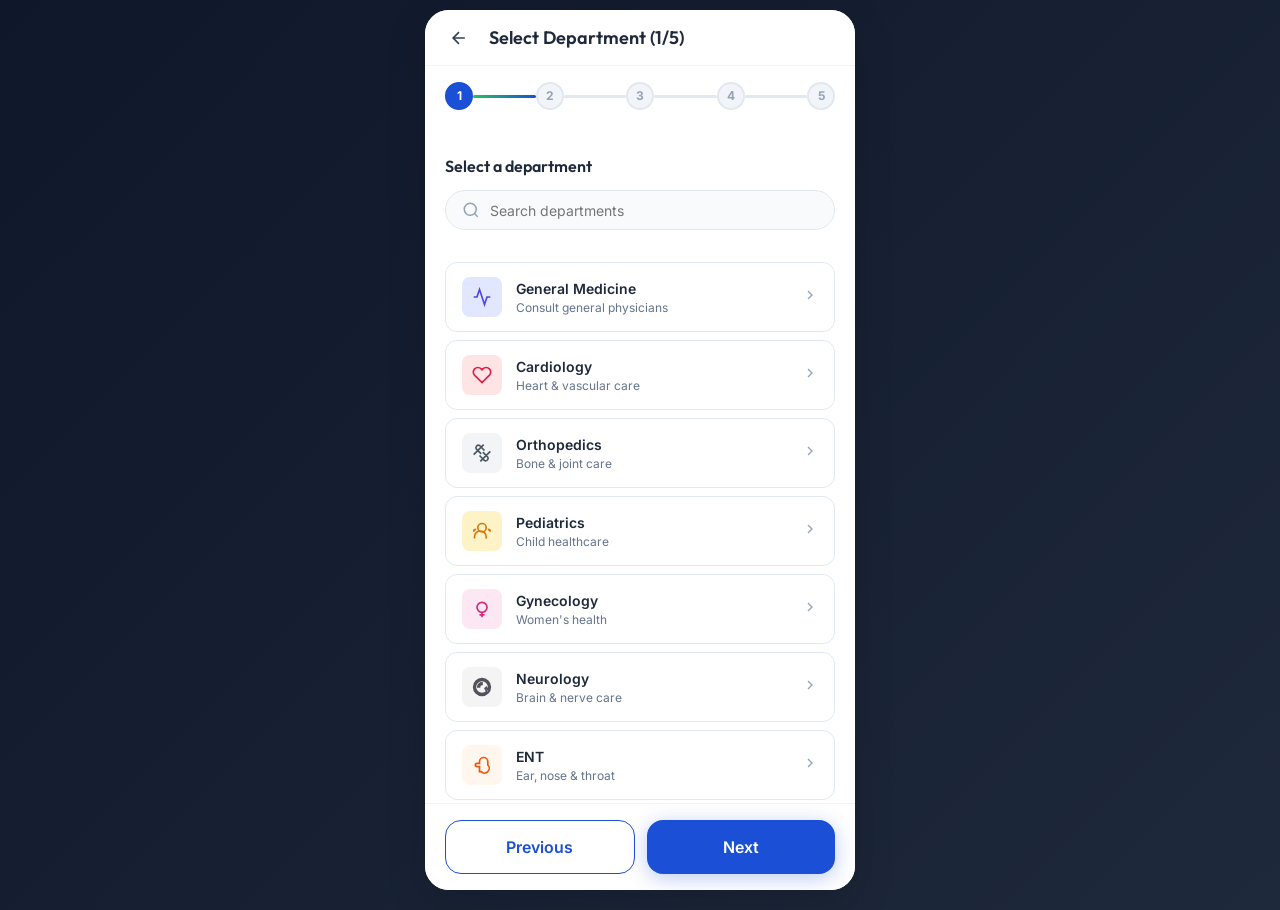
==== commit 7fa0ff4c: "Update booking logic and symptom checker features" ====
--- a/book-appointment.html
+++ b/book-appointment.html
@@ -29,53 +29,12 @@
     <div class="progress-step" id="ps5">5</div>
   </div>
 
-  <!-- ======== STEP 1: Symptom Checker + Department Selection ======== -->
+  <!-- ======== STEP 1: Department Selection ======== -->
   <div class="booking-step active" id="step-1">
-    <div class="screen-content">
-      <!-- Symptom Checker Section -->
-      <div class="px-20 mb-16">
-        <div class="symptom-bot">
-          <div class="symptom-bot-icon">
-            <svg width="24" height="24" fill="none" stroke="currentColor" stroke-width="2" viewBox="0 0 24 24"><path d="M12 2a4 4 0 014 4v2h2a2 2 0 012 2v10a2 2 0 01-2 2H6a2 2 0 01-2-2V10a2 2 0 012-2h2V6a4 4 0 014-4z"/><circle cx="9" cy="14" r="1" fill="white"/><circle cx="15" cy="14" r="1" fill="white"/><path d="M9 18h6"/></svg>
-          </div>
-          <div class="symptom-bot-text">
-            <h4>Not sure which department?</h4>
-            <p>Select your symptoms below and we'll suggest the right department</p>
-          </div>
-        </div>
-
-        <h4 class="section-title mb-8">Select your symptoms</h4>
-        <div class="symptom-chips" id="symptom-chips">
-          <button class="symptom-chip" data-symptom="fever" onclick="toggleSymptom(this)">Fever</button>
-          <button class="symptom-chip" data-symptom="cough" onclick="toggleSymptom(this)">Cough</button>
-          <button class="symptom-chip" data-symptom="headache" onclick="toggleSymptom(this)">Headache</button>
-          <button class="symptom-chip" data-symptom="stomach" onclick="toggleSymptom(this)">Stomach Pain</button>
-          <button class="symptom-chip" data-symptom="chest" onclick="toggleSymptom(this)">Chest Pain</button>
-          <button class="symptom-chip" data-symptom="joint" onclick="toggleSymptom(this)">Joint Pain</button>
-          <button class="symptom-chip" data-symptom="skin" onclick="toggleSymptom(this)">Skin Rash</button>
-          <button class="symptom-chip" data-symptom="eye" onclick="toggleSymptom(this)">Eye Problem</button>
-          <button class="symptom-chip" data-symptom="ear" onclick="toggleSymptom(this)">Ear Pain</button>
-          <button class="symptom-chip" data-symptom="anxiety" onclick="toggleSymptom(this)">Anxiety</button>
-          <button class="symptom-chip" data-symptom="breathing" onclick="toggleSymptom(this)">Breathing Issue</button>
-          <button class="symptom-chip" data-symptom="fatigue" onclick="toggleSymptom(this)">Fatigue</button>
-          <button class="symptom-chip" data-symptom="backpain" onclick="toggleSymptom(this)">Back Pain</button>
-          <button class="symptom-chip" data-symptom="vomiting" onclick="toggleSymptom(this)">Vomiting</button>
-          <button class="symptom-chip" data-symptom="dizziness" onclick="toggleSymptom(this)">Dizziness</button>
-          <button class="symptom-chip" data-symptom="throat" onclick="toggleSymptom(this)">Sore Throat</button>
-        </div>
-
-        <!-- AI Suggestion Area -->
-        <div id="symptom-suggestion" class="symptom-suggestion" style="display:none">
-          <h4>✨ Recommended Departments</h4>
-          <div id="suggested-depts"></div>
-        </div>
-      </div>
-
-      <div class="divider" style="margin:0 20px"></div>
-
+    <div class="screen-content" style="padding-top: 12px;">
       <!-- Department List -->
       <div class="px-20 py-16">
-        <h3 class="section-title">Or select a department</h3>
+        <h3 class="section-title">Select a department</h3>
         <div class="search-bar mb-16">
           <svg width="18" height="18" fill="none" stroke="currentColor" stroke-width="2" viewBox="0 0 24 24"><circle cx="11" cy="11" r="8"/><path d="M21 21l-4.35-4.35"/></svg>
           <input type="text" placeholder="Search departments" id="dept-search" oninput="filterDepts()">
@@ -133,6 +92,10 @@
           <div class="dept-arrow"><svg width="16" height="16" fill="none" stroke="currentColor" stroke-width="2" viewBox="0 0 24 24"><path d="M9 18l6-6-6-6"/></svg></div>
         </div>
       </div>
+    </div>
+    <div class="px-20 py-16" style="display: flex; gap: 12px; flex-shrink: 0; background: var(--white); border-top: 1px solid var(--gray-100);">
+      <a href="dashboard.html" class="btn btn-outline btn-full btn-lg">Previous</a>
+      <button class="btn btn-primary btn-full btn-lg" onclick="handleStep1Next()">Next</button>
     </div>
   </div>
 
@@ -169,6 +132,10 @@
           <div class="rating"><svg viewBox="0 0 24 24"><path d="M12 2l3.09 6.26L22 9.27l-5 4.87L18.18 22 12 18.56 5.82 22 7 14.14l-5-4.87 6.91-1.01L12 2z"/></svg><span>4.7</span></div>
         </div>
       </div>
+    </div>
+    <div class="px-20 py-16" style="display: flex; gap: 12px; flex-shrink: 0; background: var(--white); border-top: 1px solid var(--gray-100);">
+      <button class="btn btn-outline btn-full btn-lg" onclick="goToStep(1)">Previous</button>
+      <button class="btn btn-primary btn-full btn-lg" onclick="handleStep2Next()">Next</button>
     </div>
   </div>
 
@@ -237,9 +204,10 @@
           </div>
         </div>
       </div>
-      <div class="px-20 py-16">
-        <button class="btn btn-primary btn-full btn-lg" onclick="goToStep(4)">Next</button>
-      </div>
+    </div>
+    <div class="px-20 py-16" style="display: flex; gap: 12px; flex-shrink: 0; background: var(--white); border-top: 1px solid var(--gray-100);">
+      <button class="btn btn-outline btn-full btn-lg" onclick="goToStep(2)">Previous</button>
+      <button class="btn btn-primary btn-full btn-lg" onclick="goToStep(4)">Next</button>
     </div>
   </div>
 
@@ -278,11 +246,11 @@
             </div>
           </div>
         </div>
-
-        <div class="mt-20">
-          <button class="btn btn-primary btn-full btn-lg" onclick="goToStep(5)">Confirm Booking</button>
-        </div>
-      </div>
+      </div>
+    </div>
+    <div class="px-20 py-16" style="display: flex; gap: 12px; flex-shrink: 0; background: var(--white); border-top: 1px solid var(--gray-100);">
+      <button class="btn btn-outline btn-full btn-lg" onclick="goToStep(3)">Previous</button>
+      <button class="btn btn-primary btn-full btn-lg" onclick="goToStep(5)">Confirm Booking</button>
     </div>
   </div>
 
--- a/index.css
+++ b/index.css
@@ -1056,7 +1056,7 @@
 .activity-date { font-size: 11px; color: var(--gray-400); white-space: nowrap; }
 
 /* -- Booking Flow -- */
-.booking-step { display: none; flex-direction: column; height: 100%; }
+.booking-step { display: none; flex-direction: column; flex: 1; overflow: hidden; }
 .booking-step.active { display: flex; }
 
 /* Symptom checker step in booking */
